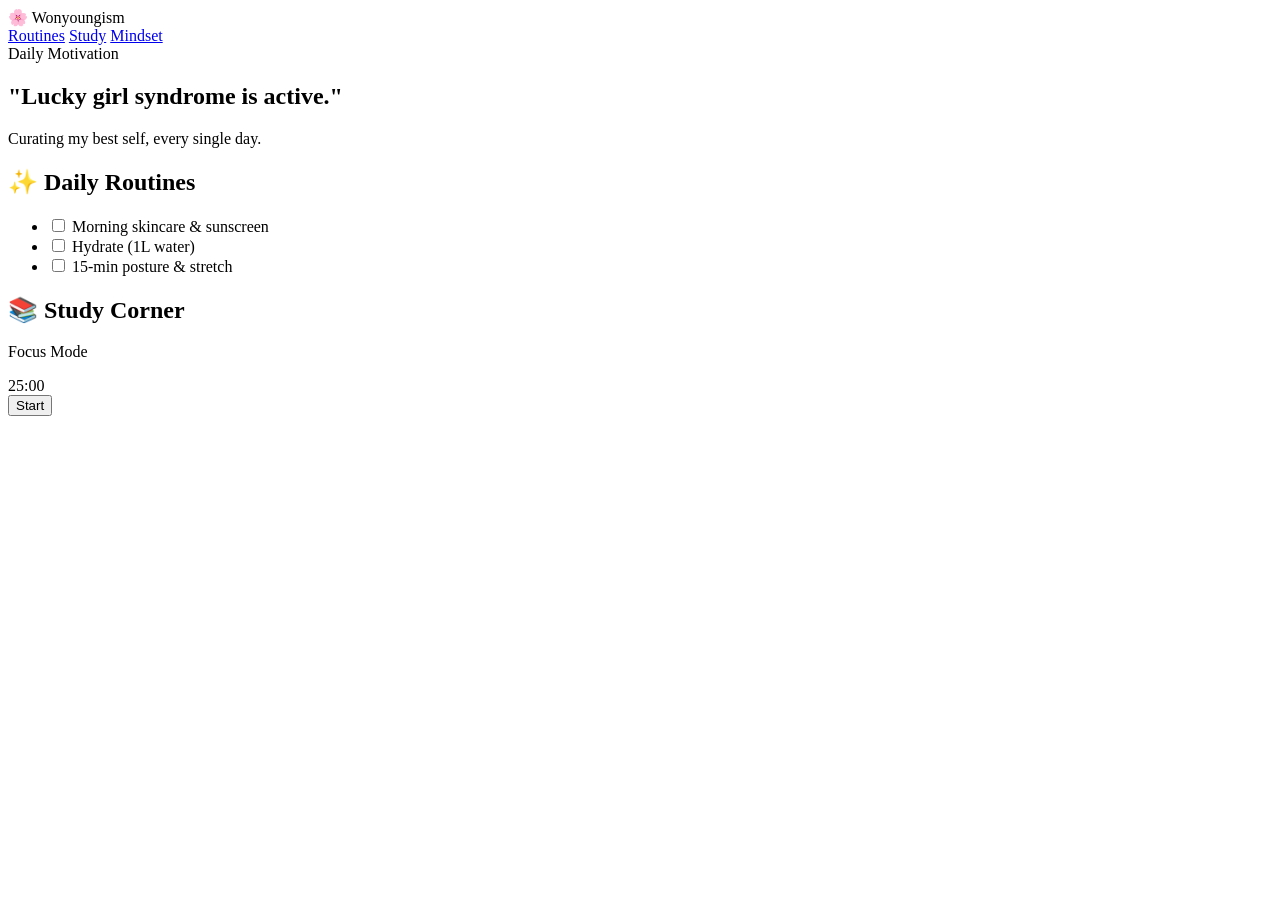
==== index.html @ 76644b7e "Create index.html" ====
<!DOCTYPE html>
<html lang="en">
<head>
    <meta charset="UTF-8">
    <meta name="viewport" content="width=device-width, initial-scale=1.0">
    <title>My Glow-Up Sanctuary 🌸</title>
    <link rel="stylesheet" href="styles.css">
    <link rel="preconnect" href="https://fonts.googleapis.com">
    <link rel="preconnect" href="https://fonts.gstatic.com" crossorigin>
    <link href="https://fonts.googleapis.com/css2?family=Cormorant+Garamond:ital,wght@0,400;0,600;1,400&family=Poppins:wght@300;400;500&display=swap" rel="stylesheet">
</head>
<body>

    <header>
        <div class="logo">🌸 Wonyoungism</div>
        <nav>
            <a href="#routines">Routines</a>
            <a href="#study">Study</a>
            <a href="#mindset">Mindset</a>
        </nav>
    </header>

    <main class="container">
        <section class="hero">
            <span class="tag">Daily Motivation</span>
            <h1 id="quote-display">"Lucky girl syndrome is active."</h1>
            <p class="subtitle">Curating my best self, every single day.</p>
        </section>

        <div class="grid">
            <section id="routines" class="card">
                <h2>✨ Daily Routines</h2>
                <ul class="checklist">
                    <li><input type="checkbox" id="m1"> <label for="m1">Morning skincare & sunscreen</label></li>
                    <li><input type="checkbox" id="m2"> <label for="m2">Hydrate (1L water)</label></li>
                    <li><input type="checkbox" id="m3"> <label for="m3">15-min posture & stretch</label></li>
                </ul>
            </section>

            <section id="study" class="card">
                <h2>📚 Study Corner</h2>
                <div class="timer-box">
                    <p>Focus Mode</p>
                    <div class="timer-display" id="timer">25:00</div>
                    <button id="start-btn" onclick="toggleTimer()">Start</button>
                </div>
            </section>
        </div>
    </main>

    <script src="script.js"></script>
</body>
</html>
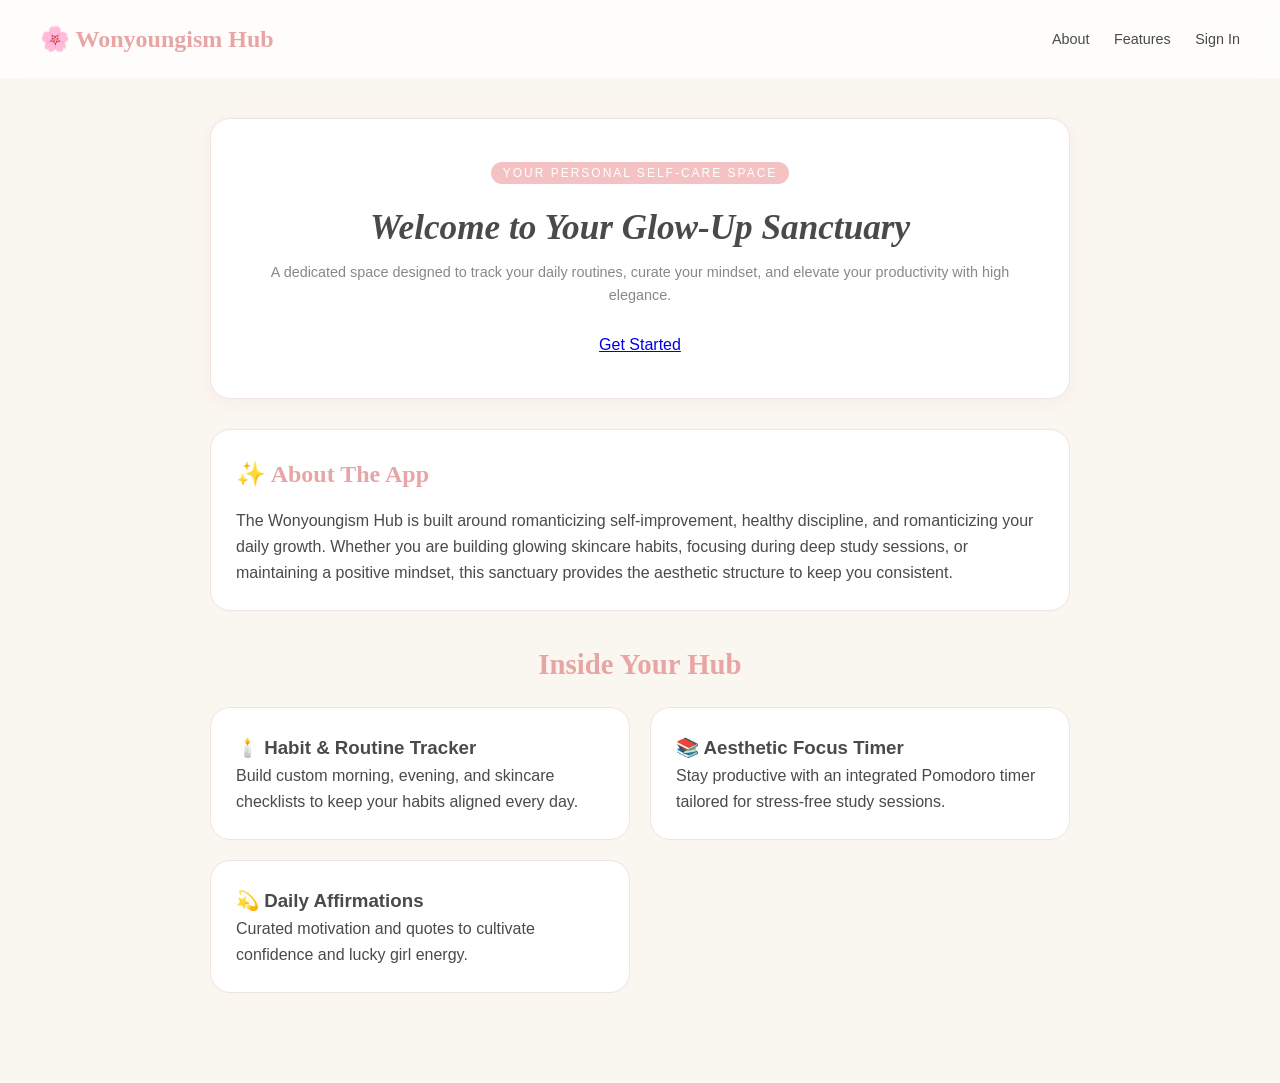
==== commit b55839f1: "Update index.html" ====
--- a/index.html
+++ b/index.html
@@ -3,7 +3,7 @@
 <head>
     <meta charset="UTF-8">
     <meta name="viewport" content="width=device-width, initial-scale=1.0">
-    <title>My Glow-Up Sanctuary 🌸</title>
+    <title>Wonyoungism Sanctuary — Welcome</title>
     <link rel="stylesheet" href="styles.css">
     <link rel="preconnect" href="https://fonts.googleapis.com">
     <link rel="preconnect" href="https://fonts.gstatic.com" crossorigin>
@@ -12,42 +12,49 @@
 <body>
 
     <header>
-        <div class="logo">🌸 Wonyoungism</div>
+        <div class="logo">🌸 Wonyoungism Hub</div>
         <nav>
-            <a href="#routines">Routines</a>
-            <a href="#study">Study</a>
-            <a href="#mindset">Mindset</a>
+            <a href="#about">About</a>
+            <a href="#features">Features</a>
+            <a href="signin.html" class="nav-btn">Sign In</a>
         </nav>
     </header>
 
     <main class="container">
         <section class="hero">
-            <span class="tag">Daily Motivation</span>
-            <h1 id="quote-display">"Lucky girl syndrome is active."</h1>
-            <p class="subtitle">Curating my best self, every single day.</p>
+            <span class="tag">Your Personal Self-Care Space</span>
+            <h1>Welcome to Your Glow-Up Sanctuary</h1>
+            <p class="subtitle">A dedicated space designed to track your daily routines, curate your mindset, and elevate your productivity with high elegance.</p>
+            <div style="margin-top: 25px;">
+                <a href="signin.html" class="btn">Get Started</a>
+            </div>
         </section>
 
-        <div class="grid">
-            <section id="routines" class="card">
-                <h2>✨ Daily Routines</h2>
-                <ul class="checklist">
-                    <li><input type="checkbox" id="m1"> <label for="m1">Morning skincare & sunscreen</label></li>
-                    <li><input type="checkbox" id="m2"> <label for="m2">Hydrate (1L water)</label></li>
-                    <li><input type="checkbox" id="m3"> <label for="m3">15-min posture & stretch</label></li>
-                </ul>
-            </section>
+        <section id="about" class="card info-section">
+            <h2>✨ About The App</h2>
+            <p>
+                The Wonyoungism Hub is built around romanticizing self-improvement, healthy discipline, and romanticizing your daily growth. Whether you are building glowing skincare habits, focusing during deep study sessions, or maintaining a positive mindset, this sanctuary provides the aesthetic structure to keep you consistent.
+            </p>
+        </section>
 
-            <section id="study" class="card">
-                <h2>📚 Study Corner</h2>
-                <div class="timer-box">
-                    <p>Focus Mode</p>
-                    <div class="timer-display" id="timer">25:00</div>
-                    <button id="start-btn" onclick="toggleTimer()">Start</button>
+        <section id="features" style="margin-top: 30px;">
+            <h2 style="font-family: var(--font-heading); font-size: 1.8rem; text-align: center; margin-bottom: 20px; color: var(--soft-rose);">Inside Your Hub</h2>
+            <div class="grid">
+                <div class="card">
+                    <h3>🕯️ Habit & Routine Tracker</h3>
+                    <p>Build custom morning, evening, and skincare checklists to keep your habits aligned every day.</p>
                 </div>
-            </section>
-        </div>
+                <div class="card">
+                    <h3>📚 Aesthetic Focus Timer</h3>
+                    <p>Stay productive with an integrated Pomodoro timer tailored for stress-free study sessions.</p>
+                </div>
+                <div class="card">
+                    <h3>💫 Daily Affirmations</h3>
+                    <p>Curated motivation and quotes to cultivate confidence and lucky girl energy.</p>
+                </div>
+            </div>
+        </section>
     </main>
 
-    <script src="script.js"></script>
 </body>
 </html>
--- a/styles.css
+++ b/styles.css
@@ -0,0 +1,155 @@
+:root {
+    --bg-color: #FAF6F0;
+    --card-bg: #FFFFFF;
+    --accent-pink: #F4C2C2;
+    --soft-rose: #E8A5A5;
+    --text-color: #4A4A4A;
+    --border-color: #F0E3E3;
+    --font-heading: 'Cormorant Garamond', serif;
+    --font-body: 'Poppins', sans-serif;
+}
+
+* {
+    box-sizing: border-box;
+    margin: 0;
+    padding: 0;
+}
+
+body {
+    background-color: var(--bg-color);
+    color: var(--text-color);
+    font-family: var(--font-body);
+    line-height: 1.6;
+    padding-bottom: 50px;
+}
+
+/* Navigation */
+header {
+    display: flex;
+    justify-content: space-between;
+    align-items: center;
+    padding: 20px 40px;
+    background: rgba(255, 255, 255, 0.8);
+    backdrop-filter: blur(10px);
+    position: sticky;
+    top: 0;
+    z-index: 100;
+}
+
+.logo {
+    font-family: var(--font-heading);
+    font-size: 1.5rem;
+    font-weight: 600;
+    color: var(--soft-rose);
+}
+
+nav a {
+    margin-left: 20px;
+    text-decoration: none;
+    color: var(--text-color);
+    font-size: 0.9rem;
+    transition: color 0.3s;
+}
+
+nav a:hover {
+    color: var(--soft-rose);
+}
+
+/* Main Layout */
+.container {
+    max-width: 900px;
+    margin: 40px auto;
+    padding: 0 20px;
+}
+
+/* Hero Section */
+.hero {
+    background: var(--card-bg);
+    border: 1px solid var(--border-color);
+    padding: 40px;
+    border-radius: 20px;
+    text-align: center;
+    margin-bottom: 30px;
+    box-shadow: 0 4px 15px rgba(244, 194, 194, 0.15);
+}
+
+.tag {
+    font-size: 0.75rem;
+    text-transform: uppercase;
+    letter-spacing: 2px;
+    background: var(--accent-pink);
+    color: white;
+    padding: 4px 12px;
+    border-radius: 12px;
+}
+
+.hero h1 {
+    font-family: var(--font-heading);
+    font-size: 2.2rem;
+    margin: 15px 0 5px;
+    font-style: italic;
+}
+
+.subtitle {
+    font-size: 0.9rem;
+    color: #888;
+}
+
+/* Cards Grid */
+.grid {
+    display: grid;
+    grid-template-columns: repeat(auto-fit, minmax(300px, 1fr));
+    gap: 20px;
+}
+
+.card {
+    background: var(--card-bg);
+    border: 1px solid var(--border-color);
+    padding: 25px;
+    border-radius: 20px;
+}
+
+.card h2 {
+    font-family: var(--font-heading);
+    font-size: 1.5rem;
+    margin-bottom: 15px;
+    color: var(--soft-rose);
+}
+
+/* Checklist Styles */
+.checklist li {
+    list-style: none;
+    margin-bottom: 10px;
+}
+
+.checklist input[type="checkbox"] {
+    accent-color: var(--soft-rose);
+    margin-right: 8px;
+}
+
+/* Timer Box */
+.timer-box {
+    text-align: center;
+    padding: 10px;
+}
+
+.timer-display {
+    font-family: var(--font-heading);
+    font-size: 2.5rem;
+    margin: 10px 0;
+}
+
+button {
+    background: var(--accent-pink);
+    color: white;
+    border: none;
+    padding: 8px 20px;
+    border-radius: 15px;
+    cursor: pointer;
+    font-family: var(--font-body);
+    transition: background 0.3s;
+}
+
+button:hover {
+    background: var(--soft-rose);
+}
